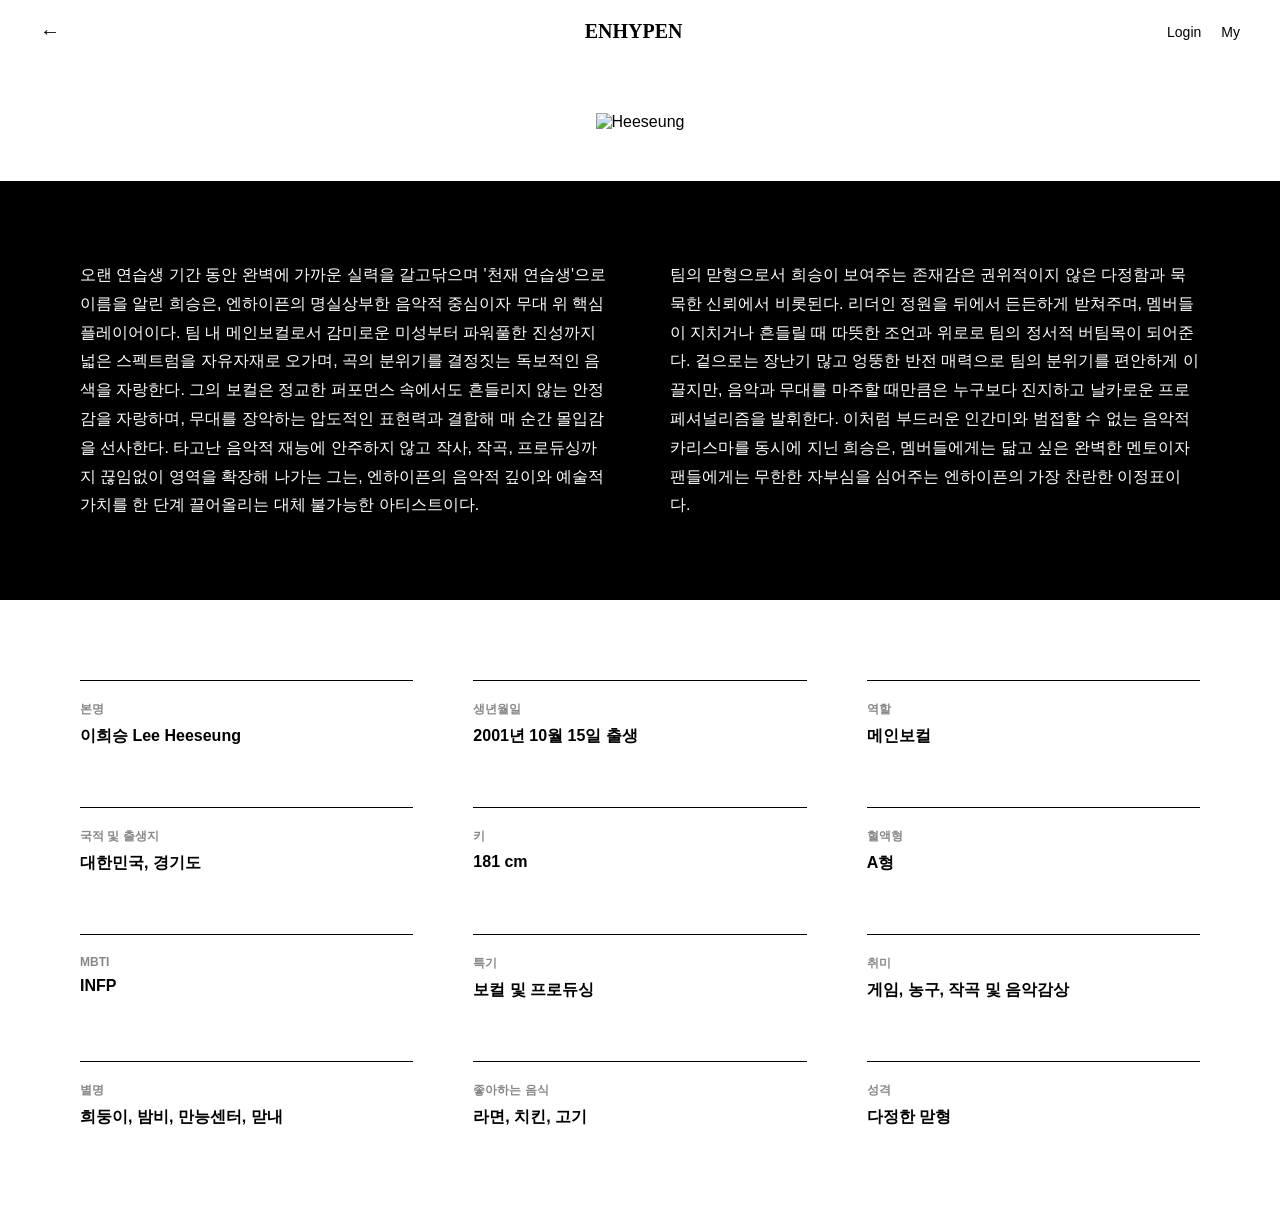
==== heeseung_detail.html @ 8f6b2d55 "Add files via upload" ====
<!DOCTYPE html>
<html lang="ko">
<head>
    <meta charset="UTF-8">
    <title>HEESEUNG Detail</title>
    <link rel="stylesheet" href="style.css">
</head>
<body>
    <div class="member-page">
        <header class="top-nav">
            <!-- 메인 페이지로 돌아가는 링크 수정 완료 -->
            <a href="index.html" class="back-btn">←</a>
            <div class="logo">ENHYPEN</div>
            <div class="user-menu"><a href="#">Login</a><a href="#">My</a></div>
        </header>

        <section class="hero-section">
            <div class="hero-image"><img src="images/heeseung_main.png" alt="Heeseung"></div>
        </section>

        <section class="black-desc-section">
            <div class="desc-text">
                <p>오랜 연습생 기간 동안 완벽에 가까운 실력을 갈고닦으며 '천재 연습생'으로 이름을 알린 희승은, 엔하이픈의 명실상부한 음악적 중심이자 무대 위 핵심 플레이어이다. 팀 내 메인보컬로서 감미로운 미성부터 파워풀한 진성까지 넓은 스펙트럼을 자유자재로 오가며, 곡의 분위기를 결정짓는 독보적인 음색을 자랑한다. 그의 보컬은 정교한 퍼포먼스 속에서도 흔들리지 않는 안정감을 자랑하며, 무대를 장악하는 압도적인 표현력과 결합해 매 순간 몰입감을 선사한다. 타고난 음악적 재능에 안주하지 않고 작사, 작곡, 프로듀싱까지 끊임없이 영역을 확장해 나가는 그는, 엔하이픈의 음악적 깊이와 예술적 가치를 한 단계 끌어올리는 대체 불가능한 아티스트이다.</p>
                <p>팀의 맏형으로서 희승이 보여주는 존재감은 권위적이지 않은 다정함과 묵묵한 신뢰에서 비롯된다. 리더인 정원을 뒤에서 든든하게 받쳐주며, 멤버들이 지치거나 흔들릴 때 따뜻한 조언과 위로로 팀의 정서적 버팀목이 되어준다. 겉으로는 장난기 많고 엉뚱한 반전 매력으로 팀의 분위기를 편안하게 이끌지만, 음악과 무대를 마주할 때만큼은 누구보다 진지하고 날카로운 프로페셔널리즘을 발휘한다. 이처럼 부드러운 인간미와 범접할 수 없는 음악적 카리스마를 동시에 지닌 희승은, 멤버들에게는 닮고 싶은 완벽한 멘토이자 팬들에게는 무한한 자부심을 심어주는 엔하이픈의 가장 찬란한 이정표이다.</p>
            </div>
        </section>

        <section class="info-section">
            <div class="info-grid">
                <div class="item"><h3>본명</h3><p>이희승 Lee Heeseung</p></div>
                <div class="item"><h3>생년월일</h3><p>2001년 10월 15일 출생</p></div>
                <div class="item"><h3>역할</h3><p>메인보컬</p></div>
                <div class="item"><h3>국적 및 출생지</h3><p>대한민국, 경기도</p></div>
                <div class="item"><h3>키</h3><p>181 cm</p></div>
                <div class="item"><h3>혈액형</h3><p>A형</p></div>
                <div class="item"><h3>MBTI</h3><p>INFP</p></div>
                <div class="item"><h3>특기</h3><p>보컬 및 프로듀싱</p></div>
                <div class="item"><h3>취미</h3><p>게임, 농구, 작곡 및 음악감상</p></div>
                <div class="item"><h3>별명</h3><p>희둥이, 밤비, 만능센터, 맏내</p></div>
                <div class="item"><h3>좋아하는 음식</h3><p>라면, 치킨, 고기</p></div>
                <div class="item"><h3>성격</h3><p>다정한 맏형</p></div>
            </div>
        </section>
    </div>
</body>
</html>
---- style.css ----
* { margin: 0; padding: 0; box-sizing: border-box; }
body { 
    background-color: #ffffff; 
    font-family: 'Montserrat', sans-serif; 
}
.container { display: flex; min-height: 100vh; }

/* 사이드바 */
.sidebar { width: 240px; background-color: #000000; padding: 100px 45px; }
.nav-item { color: #ffffff; text-decoration: none; display: block; margin-bottom: 35px; font-size: 15px; }

/* 메인 */
.main-content { flex-grow: 1; padding: 50px 80px; display: flex; flex-direction: column; align-items: center; }
.header { width: 100%; display: flex; justify-content: space-between; align-items: center; margin-bottom: 30px; }
.logo { font-size: 28px; font-weight: 700; margin: 0 auto; transform: translateX(30px); font-family: 'Playfair Display', serif; }
.top-menu { display: flex; gap: 20px; }
.top-link { color: #000000; text-decoration: none; font-size: 13px; }

/* 본문 정렬 */
.contents-wrapper { display: flex; align-items: center; justify-content: center; width: 100%; margin-top: 50px; }
.eyes-center-box { width: 360px; margin: 0 40px; }
.eyes-img { width: 100%; height: auto; display: block; }
.names-side { display: flex; flex-direction: column; gap: 60px; width: 120px; }
.left-side { align-items: flex-end; }
.right-side { align-items: flex-start; }
.names-side a { 
    text-decoration: none; 
    color: #000000; 
    font-size: 16px; 
    font-weight: 700; 
    font-family: 'Playfair Display', serif;
}
/* --- 상세 페이지 스타일 추가 --- */
* { margin: 0; padding: 0; box-sizing: border-box; }
body { font-family: sans-serif; background-color: #fff; }

/* 헤더 레이아웃 */
.top-nav { 
    display: flex; 
    justify-content: space-between; 
    align-items: center; 
    padding: 20px 40px; 
}
.back-btn { text-decoration: none; color: #000; font-size: 20px; }
.logo { font-weight: bold; font-size: 20px; }
.user-menu a { text-decoration: none; color: #000; margin-left: 20px; font-size: 14px; }

/* 사진 영역 */
.hero-section { text-align: center; padding: 50px 0; }
.hero-image img { width: 600px; }

/* 본문 설명 영역 */
.black-desc-section { background: #000; color: #fff; padding: 80px; }
.desc-text { display: grid; grid-template-columns: 1fr 1fr; gap: 60px; line-height: 1.8; font-size: 16px; }

/* 정보 그리드 영역 (고정 높이 제거하여 자동 확장) */
.info-section { padding: 80px; }
.info-grid { display: grid; grid-template-columns: repeat(3, 1fr); gap: 60px; }
.item { border-top: 1px solid #000; padding-top: 20px; }
.item h3 { font-size: 12px; color: #888; margin-bottom: 8px; }
.item p { font-size: 16px; font-weight: bold; }
/* 모바일 반응형 디자인 */
@media screen and (max-width: 768px) {
    .container {
        flex-direction: column;
    }

    .sidebar {
        width: 100%;
        padding: 10px;
    }

    .nav-menu {
        flex-direction: row; /* 메뉴를 가로로 배치 */
        justify-content: center;
        gap: 15px;
    }

    .contents-wrapper {
        flex-direction: column;
        align-items: center;
        padding: 20px;
    }

    .eyes-center-box {
        order: -1; /* 이미지를 맨 위로 */
        margin-bottom: 30px;
    }

    .eyes-img {
        max-width: 80%; /* 이미지가 화면 밖으로 안 나가게 조절 */
        height: auto;
    }

    .names-side {
        display: flex;
        flex-direction: column; /* 이름을 세로로 차곡차곡 */
        align-items: center;
        gap: 15px; /* 이름 사이 간격 확보 */
        width: 100%;
    }

    .names-side a {
        font-size: 1.2rem; /* 모바일에서 보기 좋게 글자 크기 조정 */
        padding: 5px 0;
    }
}
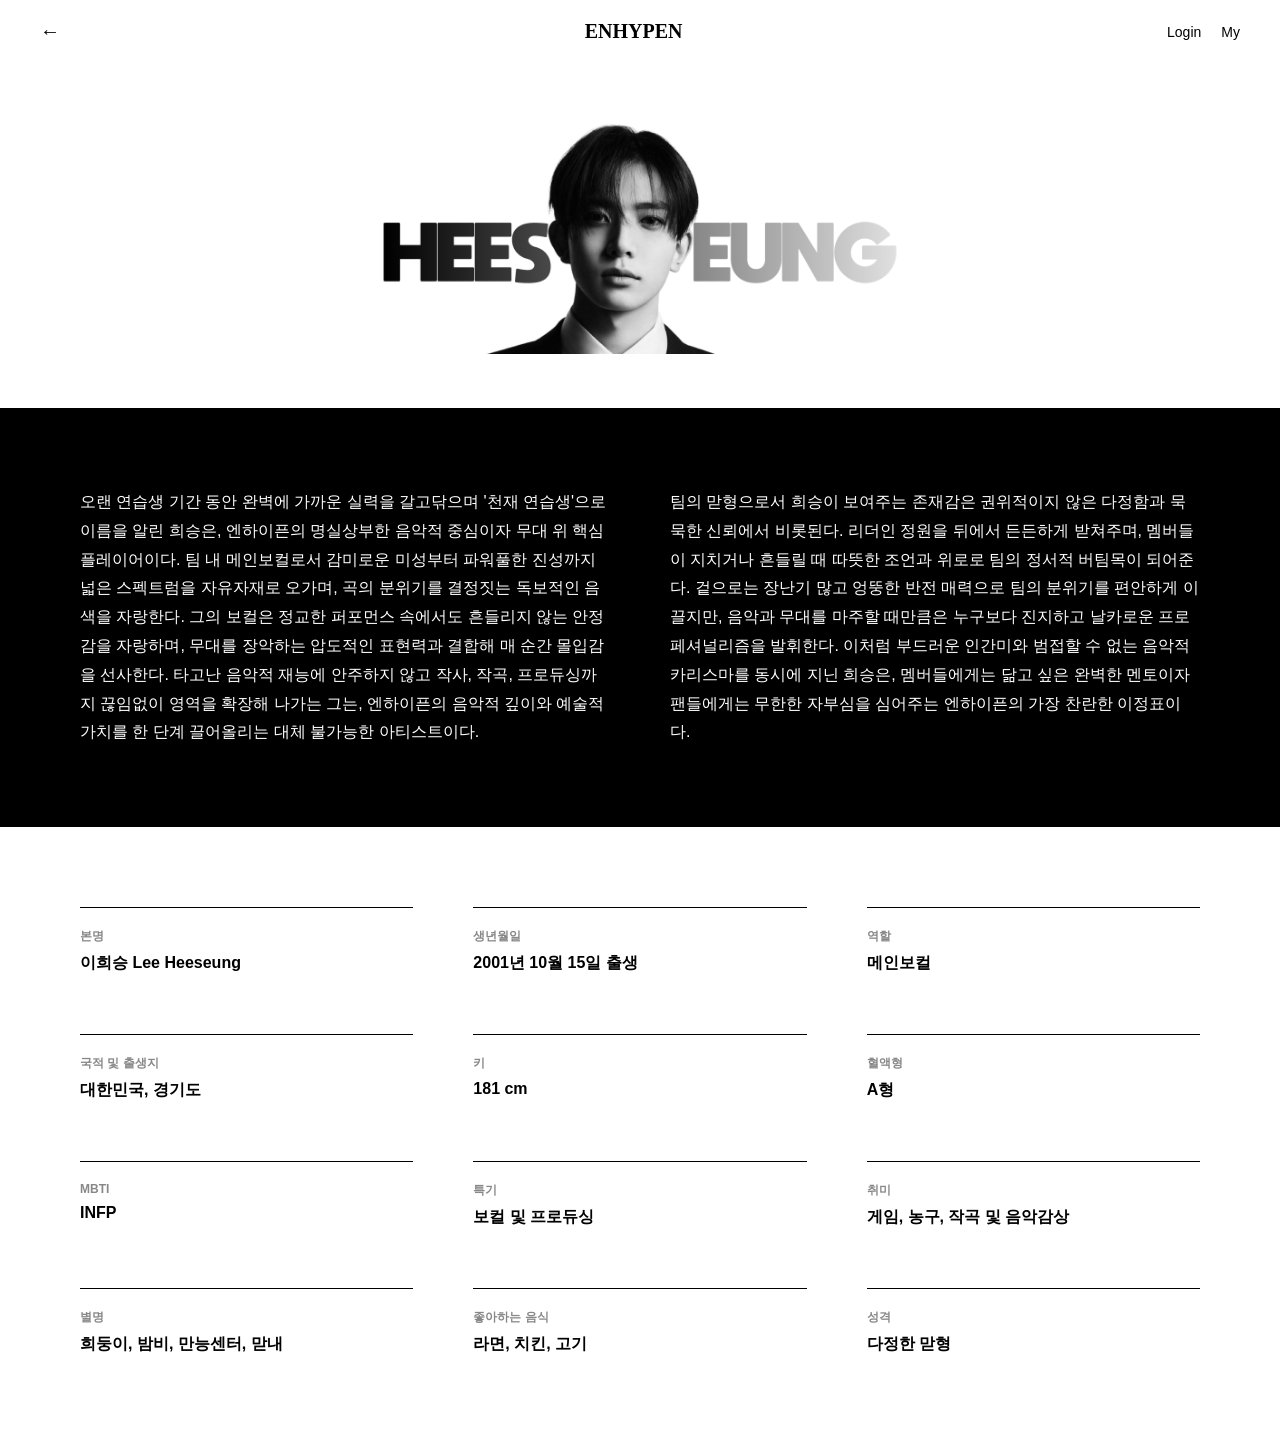
==== commit 1be8072f: "Update heeseung_detail.html" ====
--- a/heeseung_detail.html
+++ b/heeseung_detail.html
@@ -15,7 +15,7 @@
         </header>
 
         <section class="hero-section">
-            <div class="hero-image"><img src="images/heeseung_main.png" alt="Heeseung"></div>
+            <div class="hero-image"><img src="heeseung_main.png" alt="Heeseung"></div>
         </section>
 
         <section class="black-desc-section">
@@ -43,4 +43,4 @@
         </section>
     </div>
 </body>
-</html>+</html>
